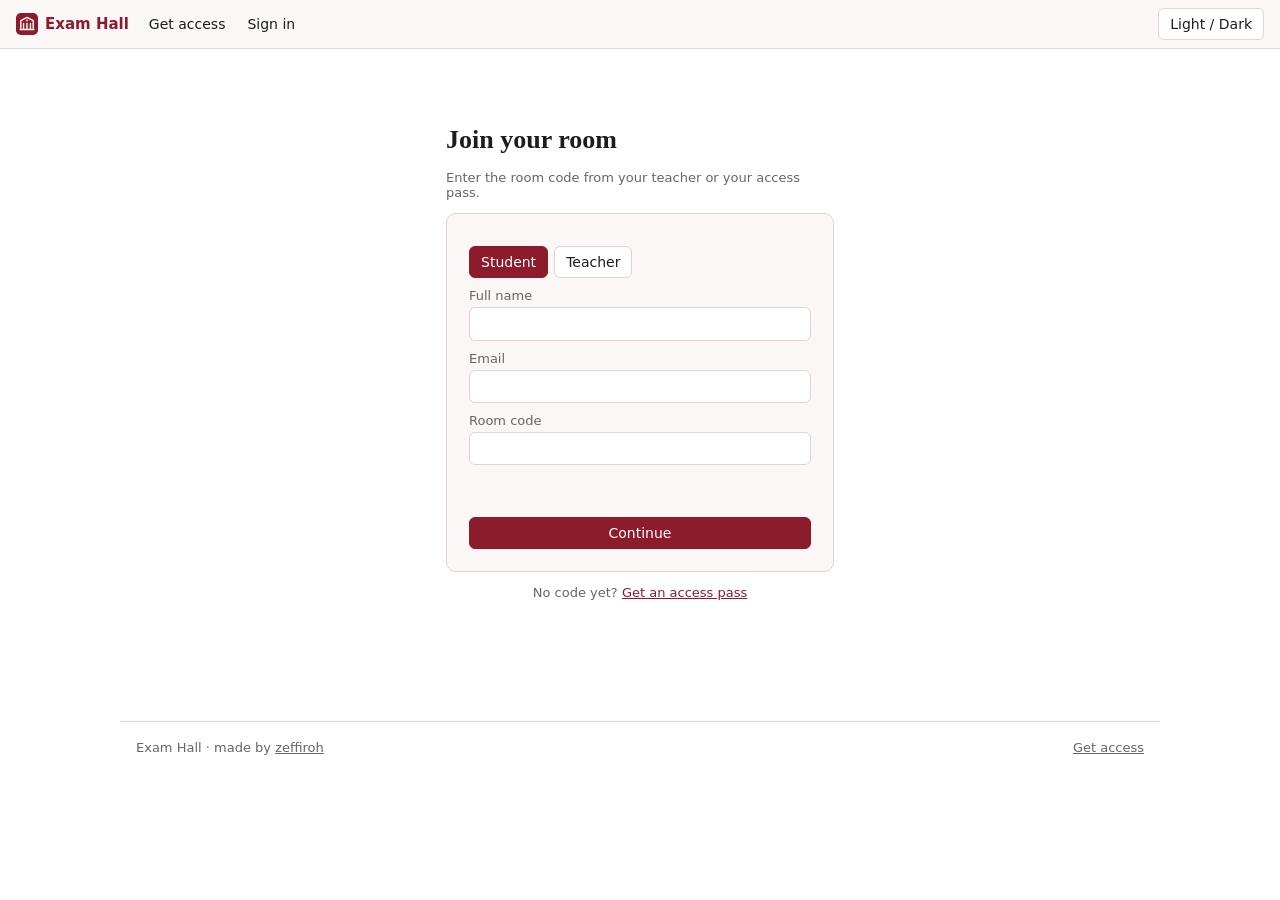
==== docs/index.html @ 7577aa62 "Exam Hall: Razorpay pass, Study DJ, progress reports, flashcard export, publish.py" ====
<!DOCTYPE html>
<html lang="en">
<head>
<meta charset="utf-8">
<meta name="viewport" content="width=device-width,initial-scale=1">
<link rel="icon" href="assets/icon.svg" type="image/svg+xml">
<title>Sign in · Exam Hall</title>
<link rel="stylesheet" href="css/app.css">
</head>
<body>
<main class="signin">
  <h1>Join your room</h1>
  <p class="mut">Enter the room code from your teacher or your access pass.</p>
  <div class="card">
    <div class="tabs" role="tablist"><button id="tS" class="on" role="tab">Student</button><button id="tT" role="tab">Teacher</button></div>
    <form id="f" novalidate>
      <div id="fs">
        <label class="field">Full name<input id="nm" autocomplete="name" required></label>
        <label class="field">Email<input id="em" type="email" autocomplete="email" required></label>
        <label class="field">Room code<input id="cd" autocomplete="off" autocapitalize="off" spellcheck="false" required></label>
      </div>
      <div id="ft" hidden>
        <label class="field">Teacher password<input id="pw" type="password" autocomplete="current-password"></label>
      </div>
      <p class="err" id="er" role="alert"></p>
      <button class="pri" id="go" style="width:100%;justify-content:center">Continue</button>
    </form>
  </div>
  <p class="mut" style="text-align:center">No code yet? <a href="pass.html">Get an access pass</a></p>
</main>
<script src="js/config.js"></script>
<script type="module">
import { $, el, topbar, user, setUser, S, teacherConnFor, teacherSql } from './js/core.js';
topbar();
const u = user();
if (u && u.role === 'student' && u.code) location.href = 'student.html';
if (u && u.role === 'teacher' && sessionStorage.apc) location.href = 'dashboard.html';
let role = 'student';
const pick = r => { role = r; $('#fs').hidden = r !== 'student'; $('#ft').hidden = r !== 'teacher'; $('#tS').classList.toggle('on', r === 'student'); $('#tT').classList.toggle('on', r === 'teacher'); $('#er').textContent = ''; };
$('#tS').onclick = () => pick('student');
$('#tT').onclick = () => pick('teacher');
const q = new URLSearchParams(location.search);
if (q.get('room')) $('#cd').value = q.get('room');
if (q.has('teacher')) pick('teacher');
$('#f').onsubmit = async e => {
  e.preventDefault();
  const go = $('#go'); go.disabled = true; $('#er').textContent = '';
  try {
    if (role === 'teacher') {
      const pw = $('#pw').value;
      if (!pw) throw new Error('Enter the teacher password.');
      sessionStorage.apc = teacherConnFor(pw);
      try { const t = await teacherSql(); await t`select 1 from exam.rooms limit 1`; }
      catch (x) { sessionStorage.removeItem('apc'); throw new Error(/password/i.test(x.message) ? 'Wrong teacher password.' : x.message); }
      setUser({ role: 'teacher' });
      location.href = 'dashboard.html';
    } else {
      const name = $('#nm').value.trim(), email = $('#em').value.trim().toLowerCase(), code = $('#cd').value.trim();
      if (!name) throw new Error('Enter your full name.');
      if (!/^\S+@\S+\.\S+$/.test(email)) throw new Error('Enter a valid email address.');
      if (!code) throw new Error('Enter the room code.');
      const r = await S.join(code);
      setUser({ role: 'student', name, email, code, room: r.room.title });
      location.href = 'student.html';
    }
  } catch (x) { $('#er').textContent = /room code/i.test(x.message) ? 'That room code was not found.' : x.message; go.disabled = false; }
};
</script>
</body>
</html>
---- docs/css/app.css ----
:root{--bg:#fff;--pn:#fbf7f7;--pn2:#f4eded;--ink:#1d1d1f;--mut:#666;--ln:#e2d4d6;--mar:#8c1c2b;--mar-ink:#fff;--ok:#1d7a46;--bad:#b3261e;--hl:#ffe36e;--shadow:0 6px 24px rgba(0,0,0,.12);--r:8px;color-scheme:light}
html[data-t=dark]{--bg:#17120f;--pn:#211a19;--pn2:#2a2120;--ink:#f1ebe8;--mut:#a89c98;--ln:#3a2c2d;--mar:#e0707e;--mar-ink:#17120f;--ok:#5fd08e;--bad:#ff8a80;--hl:#6b5a10;--shadow:0 6px 24px rgba(0,0,0,.5);color-scheme:dark}
*{box-sizing:border-box}
html,body{margin:0}
body{background:var(--bg);color:var(--ink);font:15px/1.55 Georgia,"Times New Roman",serif}
a{color:var(--mar)}
button,.btn,select,input,textarea{font:14px/1.3 system-ui,sans-serif;background:var(--bg);color:var(--ink);border:1px solid var(--ln);border-radius:6px;padding:6px 11px}
button,.btn{cursor:pointer;text-decoration:none;display:inline-flex;align-items:center;gap:6px}
button:hover,.btn:hover{border-color:var(--mar)}
button:focus-visible,.btn:focus-visible,input:focus-visible,select:focus-visible,textarea:focus-visible,[tabindex]:focus-visible{outline:2px solid var(--mar);outline-offset:1px}
button:disabled{opacity:.5;cursor:not-allowed}
.pri{background:var(--mar);color:var(--mar-ink);border-color:var(--mar)}
.pri:hover{filter:brightness(1.08)}
.danger{color:var(--bad);border-color:var(--bad)}
.on{background:var(--mar);color:var(--mar-ink);border-color:var(--mar)}
[hidden]{display:none!important}
header.top{display:flex;gap:10px;align-items:center;padding:8px 16px;background:var(--pn);border-bottom:1px solid var(--ln);font:14px system-ui,sans-serif;position:sticky;top:0;z-index:10}
header.top b{color:var(--mar);font-size:15px}
header.top nav{display:flex;gap:2px}
header.top nav a{color:var(--ink);text-decoration:none;padding:5px 10px;border-radius:6px}
header.top nav a:hover{background:var(--pn2)}
header.top nav a.cur{background:var(--pn2);color:var(--mar);font-weight:600}
.sp{flex:1}
main{max-width:1040px;margin:0 auto;padding:22px 16px 60px}
h1,h2,h3{font-weight:700;line-height:1.25}
h1{font-size:26px;margin:.2em 0 .4em}h2{font-size:21px;margin:1.3em 0 .5em}h3{font-size:17px;margin:1em 0 .4em}
.mut{color:var(--mut);font:13px system-ui,sans-serif}
.ok{color:var(--ok)}.bad{color:var(--bad)}
.card{border:1px solid var(--ln);border-radius:10px;padding:14px 16px;margin:12px 0;background:var(--pn)}
.grid{display:grid;grid-template-columns:repeat(auto-fill,minmax(290px,1fr));gap:14px}
.grid .card{margin:0;display:flex;flex-direction:column;gap:8px}
.chip{display:inline-block;font:12px system-ui,sans-serif;border:1px solid var(--ln);border-radius:20px;padding:1px 9px;color:var(--mut);background:var(--bg)}
table{border-collapse:collapse;width:100%;font:14px system-ui,sans-serif}
td,th{border:1px solid var(--ln);padding:6px 9px;text-align:left;vertical-align:top}
th{background:var(--pn);font-weight:600}
tr.c{cursor:pointer}tr.c:hover{background:var(--pn)}
.tabs{display:flex;gap:6px;flex-wrap:wrap;margin:10px 0}
.field{display:flex;flex-direction:column;gap:4px;margin:10px 0;font:13px system-ui,sans-serif;color:var(--mut)}
.field input,.field select,.field textarea{width:100%;color:var(--ink);font-size:15px}
.row{display:flex;gap:10px;align-items:center;flex-wrap:wrap}
.bar{height:10px;background:var(--mar);border-radius:5px}
.err{color:var(--bad);font:14px system-ui,sans-serif;min-height:1.4em}
.signin{max-width:420px;margin:48px auto}
.signin .card{padding:22px}
.toast{position:fixed;left:50%;top:60px;transform:translateX(-50%);background:var(--mar);color:var(--mar-ink);padding:9px 18px;border-radius:8px;z-index:90;font:600 14px system-ui,sans-serif;box-shadow:var(--shadow)}
.modal{position:fixed;inset:0;background:rgba(0,0,0,.5);display:flex;align-items:center;justify-content:center;z-index:100;padding:16px}
.modal>div{background:var(--bg);border:1px solid var(--ln);border-radius:12px;padding:20px 22px;max-width:480px;width:100%;box-shadow:var(--shadow)}
.modal .row{justify-content:flex-end;margin-top:14px}
mark{background:var(--hl);color:inherit}
.katex{font-size:1.06em}
.katex-display{margin:.6em 0;overflow-x:auto;overflow-y:hidden}
pre.src{white-space:pre-wrap;word-break:break-word;background:var(--pn);border:1px solid var(--ln);border-radius:6px;padding:8px;font:13px ui-monospace,Consolas,monospace}

body.exam{height:100dvh;overflow:hidden;display:flex;flex-direction:column}
.xh,.xf{display:flex;gap:8px;align-items:center;padding:6px 10px;background:var(--pn);font:13px system-ui,sans-serif;flex-wrap:nowrap;overflow-x:auto;white-space:nowrap}
.xh{border-bottom:1px solid var(--ln)}
.xf{border-top:1px solid var(--ln)}
.xh button,.xf button{padding:4px 10px}
#tm{margin-left:auto;font-weight:700;color:var(--mar);font-variant-numeric:tabular-nums}
#app{flex:1;display:grid;grid-template-columns:1fr 1fr;min-height:0}
#app.one{grid-template-columns:minmax(0,820px);justify-content:center}
#app.one #L{display:none}
#app section{overflow:auto;padding:14px 20px;min-height:0}
#L{background:var(--pn);border-right:1px solid var(--ln)}
.fig{background:var(--bg);border:1px solid var(--ln);border-radius:8px;padding:8px;margin:10px 0}
.fig svg{max-width:100%;height:auto;color:var(--ink)}
.fig canvas{max-width:100%;height:auto}
.cap{font:12px/1.4 system-ui,sans-serif;color:var(--mut);margin-top:4px}
.stim table,.fig table{font:13px system-ui,sans-serif;width:auto}
.op{display:block;border:1px solid var(--ln);border-radius:8px;padding:9px 12px;margin:7px 0;cursor:pointer}
.op:hover{border-color:var(--mar)}
.op:has(input:checked){border-color:var(--mar);background:var(--pn)}
.op input{margin-right:8px}
.sub{border:1px solid var(--ln);border-radius:10px;padding:10px 12px;margin:12px 0}
.sub .lab{margin-bottom:8px}
.pts{float:right;font:12px system-ui,sans-serif;color:var(--mut)}
.tb{display:flex;gap:4px;margin:4px 0;flex-wrap:wrap}
.tb button{padding:3px 9px;min-width:30px;justify-content:center}
.ed{min-height:96px;border:1px solid var(--ln);border-radius:6px;padding:8px;background:var(--bg);outline:0}
.ed:focus{border-color:var(--mar)}
.pad,.cv{border:1px dashed var(--mar);border-radius:6px;background:#fff;touch-action:none;max-width:100%;display:block;cursor:crosshair}
.single{width:100%;font-size:16px;padding:8px 11px}
.mathbox{width:100%;min-height:120px;resize:vertical;font:15px/1.5 ui-monospace,Consolas,monospace}
.mprev{min-height:54px;border:1px solid var(--ln);border-radius:6px;padding:8px 12px;background:var(--pn);margin-top:6px;overflow-x:auto}
.mprev:empty::before{content:"Preview appears here";color:var(--mut);font:13px system-ui,sans-serif}
.pal{display:flex;gap:4px;flex-wrap:wrap;margin:4px 0}
.pal button{padding:3px 8px;min-width:32px;justify-content:center;font-size:15px}
.tools{display:flex;gap:4px;flex-wrap:wrap;margin:4px 0;align-items:center}
.tools .sep{width:1px;align-self:stretch;background:var(--ln);margin:0 3px}
.tools button.on{background:var(--mar);color:var(--mar-ink)}
.hint{font:12px system-ui,sans-serif;color:var(--mut);margin:3px 0}
.pop{position:fixed;right:12px;top:48px;width:260px;background:var(--pn);border:1px solid var(--mar);border-radius:10px;padding:10px;z-index:20;font:13px system-ui,sans-serif;box-shadow:var(--shadow)}
.pop textarea{width:100%;height:220px}
#cd{width:100%;font:16px ui-monospace,Consolas,monospace;margin-bottom:4px}
.kp{display:grid;grid-template-columns:repeat(5,1fr);gap:4px}
.kp button{justify-content:center;padding:7px 0}
#cres{font:600 16px ui-monospace,Consolas,monospace;margin:4px 0;min-height:1.3em}
#gc{background:#fff;border:1px solid var(--ln);width:100%;touch-action:none;margin-top:6px}
.ge{width:100%;margin:2px 0;font:14px ui-monospace,Consolas,monospace}
#hb{position:fixed;z-index:30;display:flex;gap:3px;background:var(--pn);border:1px solid var(--mar);border-radius:6px;padding:3px;box-shadow:var(--shadow)}
.ov{position:fixed;inset:0;background:var(--bg);z-index:60;overflow:auto;padding:28px 18px;display:flex;flex-direction:column;align-items:center}
.ov>div{max-width:720px;width:100%}
.nv{position:fixed;left:0;right:0;bottom:46px;max-height:55%;overflow:auto;background:var(--pn);border-top:2px solid var(--mar);z-index:25;padding:10px 16px;box-shadow:var(--shadow)}
.nv h4{margin:8px 0 5px;font:600 13px system-ui,sans-serif}
.gp{display:flex;flex-wrap:wrap;gap:5px}
.gp button{min-width:38px;justify-content:center}
.gp button.done{background:var(--pn2);border-color:var(--mut)}
.gp button.cur{outline:2px solid var(--mar)}
.gp button.fl::after{content:"⚑";color:var(--bad);margin-left:2px}
.pillbar{display:flex;gap:6px}
.sw{display:flex;gap:10px;flex-wrap:wrap}
.rev .opt,.fc-face .opt{padding:7px 11px;border:1px solid var(--ln);border-radius:6px;margin:4px 0}
.rev .opt.cor,.fc-face .opt.cor{border-color:var(--ok);background:color-mix(in srgb,var(--ok) 14%,transparent)}
.rev .opt.wr,.fc-face .opt.wr{border-color:var(--bad);background:color-mix(in srgb,var(--bad) 14%,transparent)}
.ans{border:1px solid var(--ln);border-radius:6px;padding:8px 10px;background:var(--bg);margin:6px 0}
@media(max-width:800px){#app{grid-template-columns:1fr;grid-auto-rows:minmax(0,1fr)}#app.one{grid-template-columns:1fr}#L{border-right:0;border-bottom:1px solid var(--ln)}}
@media print{header.top,.xh,.xf{display:none}}

.act-head h1{margin-bottom:.15em}
.act-head p{margin:.2em 0}
.act-chips{gap:6px;margin:8px 0 14px}
.act-body{min-width:0}
.lv{display:grid;grid-template-columns:minmax(0,1fr) 320px;gap:16px;align-items:start}
.lv-main{min-width:0}
.lv-main>.card:first-child{margin-top:0}
.lv-title{margin:.1em 0 .4em;overflow-wrap:anywhere}
.lv-kicker{margin:0;text-transform:uppercase;letter-spacing:.06em;font-size:11px}
.lv-stage{position:relative;aspect-ratio:16/9;background:#000;border-radius:10px;overflow:hidden;border:1px solid var(--ln);outline:0}
.lv-stage.aud{aspect-ratio:auto;min-height:170px;background:var(--pn2)}
.lv-stage:fullscreen{border-radius:0;border:0}
.lv-media,.lv-media iframe,.lv-media video{position:absolute;inset:0;width:100%;height:100%;border:0;background:#000}
.lv-stage.aud .lv-media{background:transparent}
.lv-media audio{display:none}
.lv-shield{position:absolute;inset:0;z-index:2}
.lv-msg{position:absolute;inset:0;z-index:1;display:flex;align-items:center;justify-content:center;text-align:center;padding:16px;color:#e8e2df;background:#000;font:15px system-ui,sans-serif}
.lv-art{position:absolute;inset:0;z-index:1;display:flex;flex-direction:column;align-items:center;justify-content:center;gap:2px;padding:16px;text-align:center;font:15px system-ui,sans-serif;overflow-wrap:anywhere}
.lv-note{font-size:44px;line-height:1;color:var(--mar)}
.lv-join{position:absolute;inset:0;z-index:4;width:100%;display:flex;flex-direction:column;align-items:center;justify-content:center;gap:6px;border:0;border-radius:0;background:rgba(0,0,0,.62);color:#fff;font:600 17px system-ui,sans-serif;padding:16px;text-align:center}
.lv-join:hover{background:rgba(0,0,0,.5)}
.lv-join:focus-visible{outline:3px solid var(--hl);outline-offset:-3px}
.lv-play{width:60px;height:60px;border-radius:50%;background:var(--mar);color:var(--mar-ink);display:flex;align-items:center;justify-content:center;font-size:24px;padding-left:4px}
.lv-sub{font:400 13px system-ui,sans-serif;opacity:.85}
.lv-float{position:absolute;inset:0;pointer-events:none;z-index:3;overflow:hidden}
.lv-float span{position:absolute;bottom:10px;font-size:30px;animation:lv-up 2.6s ease-out forwards}
@keyframes lv-up{from{transform:translateY(0) scale(.8);opacity:1}to{transform:translateY(-200px) scale(1.15);opacity:0}}
@keyframes lv-fade{from{opacity:1}to{opacity:0}}
@media(prefers-reduced-motion:reduce){.lv-float span{animation-name:lv-fade}}
.lv-ctl{display:flex;gap:8px;align-items:center;flex-wrap:wrap;margin:10px 0;font:14px system-ui,sans-serif}
.lv-time{font:13px system-ui,sans-serif;color:var(--mut);font-variant-numeric:tabular-nums;white-space:nowrap}
.lv input[type=range]{padding:0;border:0;background:none;accent-color:var(--mar);min-height:24px}
.lv-seek{flex:1;min-width:140px}
.lv-volw{display:inline-flex;gap:6px;align-items:center}
.lv-vol{width:110px}
.lv-check{display:inline-flex;gap:6px;align-items:center;font:14px system-ui,sans-serif;cursor:pointer}
.lv-check input{width:18px;height:18px;accent-color:var(--mar);margin:0}
.lv-stat.ok{border-color:var(--ok)}
.lv-stat.bad{border-color:var(--bad)}
.lv-prog{flex:1;min-width:120px;height:6px;background:var(--pn2);border-radius:3px;overflow:hidden}
.lv-prog>i{display:block;height:100%;width:0;background:var(--mar);transition:width .4s linear}
.lv-load{display:flex;gap:8px;flex-wrap:wrap}
.lv-load input{flex:2 1 220px;min-width:0;font-size:15px}
.lv-load input+input{flex:1 1 140px}
.lv-reqform .field{margin:6px 0}
.lv-add summary{cursor:pointer;font:600 14px system-ui,sans-serif;margin-top:10px}
.lv-feed{position:sticky;top:56px;margin:0;display:flex;flex-direction:column;gap:8px}
.lv-feed h2{margin:0}
.lv-log{list-style:none;margin:0;padding:0 2px;height:360px;overflow-y:auto;display:flex;flex-direction:column;gap:6px;font:14px/1.4 system-ui,sans-serif}
.lv-log li{overflow-wrap:anywhere}
.lv-log li.sys{color:var(--mut);font-size:13px}
.lv-react{display:flex;gap:4px;flex-wrap:wrap}
.lv-react button{font-size:18px;padding:3px 8px;min-width:40px;min-height:36px;justify-content:center}
.lv-say{display:flex;gap:6px}
.lv-say input{flex:1;min-width:0;font-size:15px}
.lv-q{list-style:none;margin:6px 0 0;padding:0;font:14px system-ui,sans-serif}
.lv-q li{display:flex;gap:8px;align-items:center;flex-wrap:wrap;padding:8px 0;border-top:1px solid var(--ln)}
.lv-q li:first-child{border-top:0}
.lv-q .t{flex:1 1 160px;min-width:0;overflow-wrap:anywhere}
.lv-q .chip{margin-left:6px}
.lv-n{min-width:22px;text-align:right;color:var(--mut);font-variant-numeric:tabular-nums}
.lv-acts{display:inline-flex;gap:4px;flex-wrap:wrap}
.lv-acts button{min-width:36px;min-height:34px;justify-content:center}
@media(max-width:860px){.lv{grid-template-columns:1fr}.lv-feed{position:static}.lv-log{height:240px}}
@media(max-width:420px){.lv-vol{width:90px}.lv-ctl{gap:6px}.lv-play{width:50px;height:50px}}
.toolbar{position:sticky;top:-14px;z-index:3;background:var(--bg);padding:6px 0 2px;margin:0 -2px;box-shadow:0 6px 8px -8px rgba(0,0,0,.4)}
.toolbar .tools{margin:2px 0}
.pg-hero{font:700 34px/1.1 system-ui,sans-serif;color:var(--ink);font-variant-numeric:tabular-nums}
.pg-spark{display:block;overflow:visible;max-width:100%}
.pg-spark .pg-line{fill:none;stroke:var(--mar);stroke-width:2;stroke-linejoin:round;stroke-linecap:round}
.pg-spark .pg-dot{fill:var(--mar);stroke:var(--pn);stroke-width:2}
.pg-spark .pg-last{r:4}
.pg-spark .pg-mid{stroke:var(--ln);stroke-width:1;stroke-dasharray:2 3}
.pg-spark .pg-hit{fill:transparent;cursor:pointer}
.pg-delta{font:13px system-ui,sans-serif;color:var(--mut)}
.pg-delta.up{color:var(--ok)}.pg-delta.down{color:var(--bad)}
.pg-table td{vertical-align:middle}
.pg-barcell{display:flex;align-items:center;gap:8px;min-width:180px}
.pg-bar{flex:1;height:10px;background:var(--pn2);border-radius:5px;overflow:hidden}
.pg-fill{height:100%;background:var(--mar);border-radius:5px}
.pg-val{font:600 13px system-ui,sans-serif;width:42px;text-align:right;font-variant-numeric:tabular-nums}
.pg-tip{position:fixed;z-index:200;background:var(--bg);color:var(--ink);border:1px solid var(--ln);border-radius:6px;padding:6px 9px;font:12px system-ui,sans-serif;box-shadow:var(--shadow);pointer-events:none}
.fc-stage{outline:0;border-radius:10px}
.fc-stage:focus-visible{outline:2px solid var(--mar);outline-offset:3px}
.fc-face{border:1px solid var(--ln);border-radius:10px;padding:14px 16px;background:var(--bg);min-height:220px;cursor:pointer;display:flex;flex-direction:column;gap:8px}
.fc-face.back{border-color:var(--mar)}
.fc-face .opt{cursor:pointer}
.fc-why{border-top:1px solid var(--ln);padding-top:8px}
.chip.ok{color:var(--ok);border-color:var(--ok)}

header.top .brand{display:inline-flex;align-items:center;gap:7px;text-decoration:none}
footer.site{display:flex;gap:14px;align-items:center;flex-wrap:wrap;max-width:1040px;margin:0 auto;padding:18px 16px 28px;border-top:1px solid var(--ln);font:13px system-ui,sans-serif;color:var(--mut)}
footer.site a{color:var(--mut)}footer.site a:hover{color:var(--mar)}

.kick{margin:0;font:600 12px system-ui,sans-serif;letter-spacing:.08em;text-transform:uppercase;color:var(--mar)}
.btn.big,button.big{padding:10px 18px;font-size:15px;font-weight:600}
.btn.off{opacity:.5;pointer-events:none}
.store .hero{display:grid;grid-template-columns:minmax(0,1fr) auto;gap:28px;align-items:center;padding:30px 0 10px}
.store .hero h1{font-size:clamp(30px,5vw,46px);margin:.2em 0 .3em;line-height:1.1}
.store .lede{font-size:18px;max-width:600px;margin:0 0 18px}
.hero-mark{width:150px;height:150px;border-radius:30px;box-shadow:var(--shadow)}
.stats{display:flex;gap:28px;margin-top:22px;font:13px system-ui,sans-serif;color:var(--mut)}
.stats div{display:flex;flex-direction:column}.stats b{font:700 26px Georgia,serif;color:var(--ink)}
.feats{display:grid;grid-template-columns:repeat(auto-fill,minmax(230px,1fr));gap:12px;margin:26px 0}
.feats div{border:1px solid var(--ln);border-radius:10px;padding:13px 15px;background:var(--pn);display:flex;flex-direction:column;gap:4px}
.feats span{font:13.5px/1.45 system-ui,sans-serif;color:var(--mut)}
.ex h3{margin:2px 0 0}.ex p{margin:0}.exi{font-size:26px}
.ex .facts{font:13px system-ui,sans-serif;gap:6px 14px}.ex .units{display:flex;flex-wrap:wrap;gap:5px}
.price{display:grid;grid-template-columns:minmax(0,1fr) minmax(0,300px);gap:20px;align-items:center;margin:34px 0;padding:22px 24px;border-color:var(--mar)}
.price .amt{font:700 44px Georgia,serif;margin:4px 0 0}.price ul{margin:10px 0 0;padding-left:20px}
.buybox{display:flex;flex-direction:column;gap:6px}.buybox .btn{justify-content:center}
.unlock .code{display:flex;gap:8px;align-items:center;margin:14px 0}
.unlock .code code{flex:1;font:700 26px ui-monospace,Consolas,monospace;letter-spacing:.06em;padding:10px 14px;border:2px dashed var(--mar);border-radius:8px;text-align:center;background:var(--bg);overflow-wrap:anywhere}
@media(max-width:700px){.store .hero,.price{grid-template-columns:1fr}.hero-mark{display:none}}

.dj-card{padding:10px}
.dj-stage{aspect-ratio:16/7;min-height:230px;background:radial-gradient(ellipse at 50% 120%,color-mix(in srgb,var(--mar) 28%,transparent),transparent 70%),var(--pn2)}
html[data-t=dark] .dj-stage{background:radial-gradient(ellipse at 50% 120%,color-mix(in srgb,var(--mar) 30%,transparent),transparent 70%),#0d0a09}
.dj-viz{position:absolute;inset:0;width:100%;height:100%;display:block}
.dj-stage .lv-media{inset:auto;right:10px;top:10px;width:176px;height:99px;border-radius:8px;overflow:hidden;z-index:2;background:transparent}
.dj-stage:not(.yt) .lv-media{display:none}
.dj-meta{position:absolute;left:14px;top:14px;right:200px;z-index:2;display:flex;gap:12px;align-items:center;font:14px system-ui,sans-serif}
.dj-stage:not(.yt) .dj-meta{right:14px}
.dj-txt{display:flex;flex-direction:column;gap:2px;min-width:0;align-items:flex-start}
.dj-now{font:700 19px Georgia,serif;overflow:hidden;text-overflow:ellipsis;white-space:nowrap;max-width:100%}
.dj-by{color:var(--mut);font-size:13px;overflow:hidden;text-overflow:ellipsis;white-space:nowrap;max-width:100%}
.dj-cover,.dj-th{position:relative;flex:none;display:inline-flex;align-items:center;justify-content:center;border-radius:8px;overflow:hidden;background:color-mix(in srgb,var(--mar) 18%,var(--bg));color:var(--mar);font-size:20px}
.dj-cover{width:64px;height:64px;box-shadow:var(--shadow);font-size:28px}
.dj-th{width:38px;height:38px}
.dj-cover img,.dj-th img{position:absolute;inset:0;width:100%;height:100%;object-fit:cover}
.dj-modes{position:absolute;right:10px;bottom:10px;z-index:3;display:flex;gap:4px}
.dj-modes button{padding:3px 9px;font-size:12px;background:color-mix(in srgb,var(--bg) 80%,transparent)}
.dj-modes button.on{background:var(--mar)}
.chip.live{color:#fff;background:var(--bad);border-color:var(--bad);font-weight:600}
.lv-prog.live i{background:repeating-linear-gradient(90deg,var(--mar) 0 10px,color-mix(in srgb,var(--mar) 55%,transparent) 10px 20px)}
.dj-find{display:flex;flex-direction:column;gap:8px}
.dj-src{display:flex;gap:6px}
.dj-search{display:flex;gap:6px}.dj-search input{flex:1;font-size:15px}
.dj-moods{display:flex;gap:5px;flex-wrap:wrap}.dj-moods .chip{cursor:pointer;padding:3px 10px}.dj-moods .chip:hover{border-color:var(--mar);color:var(--mar)}
.dj-res{list-style:none;margin:0;padding:0;max-height:420px;overflow:auto;border:1px solid var(--ln);border-radius:8px;background:var(--bg)}
.dj-res>li{display:flex;gap:10px;align-items:center;padding:7px 10px;border-bottom:1px solid var(--ln);font:14px system-ui,sans-serif}
.dj-res>li .t{flex:1;min-width:0;display:flex;flex-direction:column}
.dj-res>li .t b,.dj-res>li .t span{overflow:hidden;text-overflow:ellipsis;white-space:nowrap}
.dj-tracks{margin:0;padding:4px 10px 8px 58px;background:var(--pn);border-bottom:1px solid var(--ln);font:13.5px system-ui,sans-serif}
.dj-tracks li{display:flex;gap:8px;align-items:center;padding:3px 0}.dj-tracks .t{flex:1;min-width:0}
.lv-q li .dj-th{width:32px;height:32px;font-size:15px}
@media(max-width:600px){.dj-stage{aspect-ratio:4/3}.dj-stage .lv-media{width:128px;height:72px}.dj-meta{right:14px;top:auto;bottom:48px}.dj-now{font-size:16px}}

:root{--c1:#2a78d6;--c2:#eb6834;--c3:#1baf7a;--c4:#eda100;--c5:#e87ba4;--c-other:#a8a29e}
html[data-t=dark]{--c1:#3987e5;--c2:#d95926;--c3:#199e70;--c4:#c98500;--c5:#d55181;--c-other:#6b6560}
.pg-tabs{gap:6px;margin:4px 0 14px}.pg-tabs .btn{border-radius:20px}
.pg-sum{font-size:16px;line-height:1.6;border-left:4px solid var(--mar)}
.pg-kpis{display:grid;grid-template-columns:repeat(auto-fill,minmax(150px,1fr));gap:10px;margin:12px 0}
.pg-kpi{border:1px solid var(--ln);border-radius:10px;padding:10px 12px;background:var(--pn);display:flex;flex-direction:column;gap:2px;min-width:0}
.pg-kpi b{font:700 24px/1.15 system-ui,sans-serif;font-variant-numeric:tabular-nums}
.card .pg-kpis{margin:0}.card .pg-kpi{background:var(--bg)}
a.pg-tile{color:inherit;text-decoration:none}a.pg-tile:hover{border-color:var(--mar)}
.pg-two{display:grid;grid-template-columns:repeat(auto-fit,minmax(300px,1fr));gap:14px;margin:12px 0}.pg-two .card{margin:0}
.pg-line-chart,.pg-cols{width:100%;height:auto;display:block;overflow:visible}
.pg-grid{stroke:var(--ln);stroke-width:1;stroke-dasharray:2 4}.pg-axis{stroke:var(--mut);stroke-width:1}
.pg-tick{font:11px system-ui,sans-serif;fill:var(--mut)}.pg-lab{font:600 12px system-ui,sans-serif;fill:var(--ink)}
.pg-line-chart .pg-line{fill:none;stroke:var(--mar);stroke-width:2;stroke-linejoin:round;stroke-linecap:round}
.pg-area{fill:color-mix(in srgb,var(--mar) 10%,transparent)}
.pg-line-chart .pg-dot{fill:var(--mar);stroke:var(--pn);stroke-width:2}
.pg-hit{fill:transparent;cursor:pointer}
.pg-col{fill:var(--mar)}
.pg-donutw{display:flex;gap:18px;align-items:center;flex-wrap:wrap}
.pg-ring{fill:none;stroke:var(--pn2);stroke-width:20}
.pg-arc{cursor:pointer}.pg-arc:hover{stroke-width:24}
.pg-dc{font:700 24px system-ui,sans-serif;fill:var(--ink)}.pg-ds{font:11px system-ui,sans-serif;fill:var(--mut)}
.pg-legend{list-style:none;margin:0;padding:0;font:13px system-ui,sans-serif;display:flex;flex-direction:column;gap:5px;min-width:150px;flex:1}
.pg-legend li{display:flex;gap:8px;align-items:center}.pg-legend i{width:11px;height:11px;border-radius:3px;flex:none}
.pg-legend span{flex:1;color:var(--mut)}.pg-legend b{font-variant-numeric:tabular-nums}
.pg-heat{font:13px system-ui,sans-serif;border-collapse:separate;border-spacing:2px}
.pg-heat td,.pg-heat th{border:0;padding:5px 7px}.pg-heat th{background:none;color:var(--mut);font-weight:600;font-size:12px}.pg-heat th.c{text-align:center}
.pg-un{white-space:nowrap;font-weight:600}
.pg-cell{text-align:center;min-width:40px;border-radius:4px;font-variant-numeric:tabular-nums;color:var(--ink);cursor:default}
.pg-cell.dark{color:var(--mar-ink)}.pg-cell.none{background:repeating-linear-gradient(45deg,var(--pn2) 0 3px,transparent 3px 6px)}
.pg-ch{font-weight:700;text-align:right;font-variant-numeric:tabular-nums}
.pg-scale{display:flex;gap:8px;align-items:center;font:11px system-ui,sans-serif;color:var(--mut);margin-top:8px}
.pg-scale i{width:140px;height:8px;border-radius:4px;background:linear-gradient(90deg,color-mix(in srgb,var(--mar) 12%,var(--bg)),var(--mar))}
.pg-hbars{display:flex;flex-direction:column;gap:7px;font:13px system-ui,sans-serif}
.pg-hrow{display:grid;grid-template-columns:minmax(90px,38%) 1fr 44px;gap:10px;align-items:center}
.pg-hl{overflow:hidden;text-overflow:ellipsis;white-space:nowrap}
.pg-heat{width:auto}
.pg-legend{flex:0 1 240px}
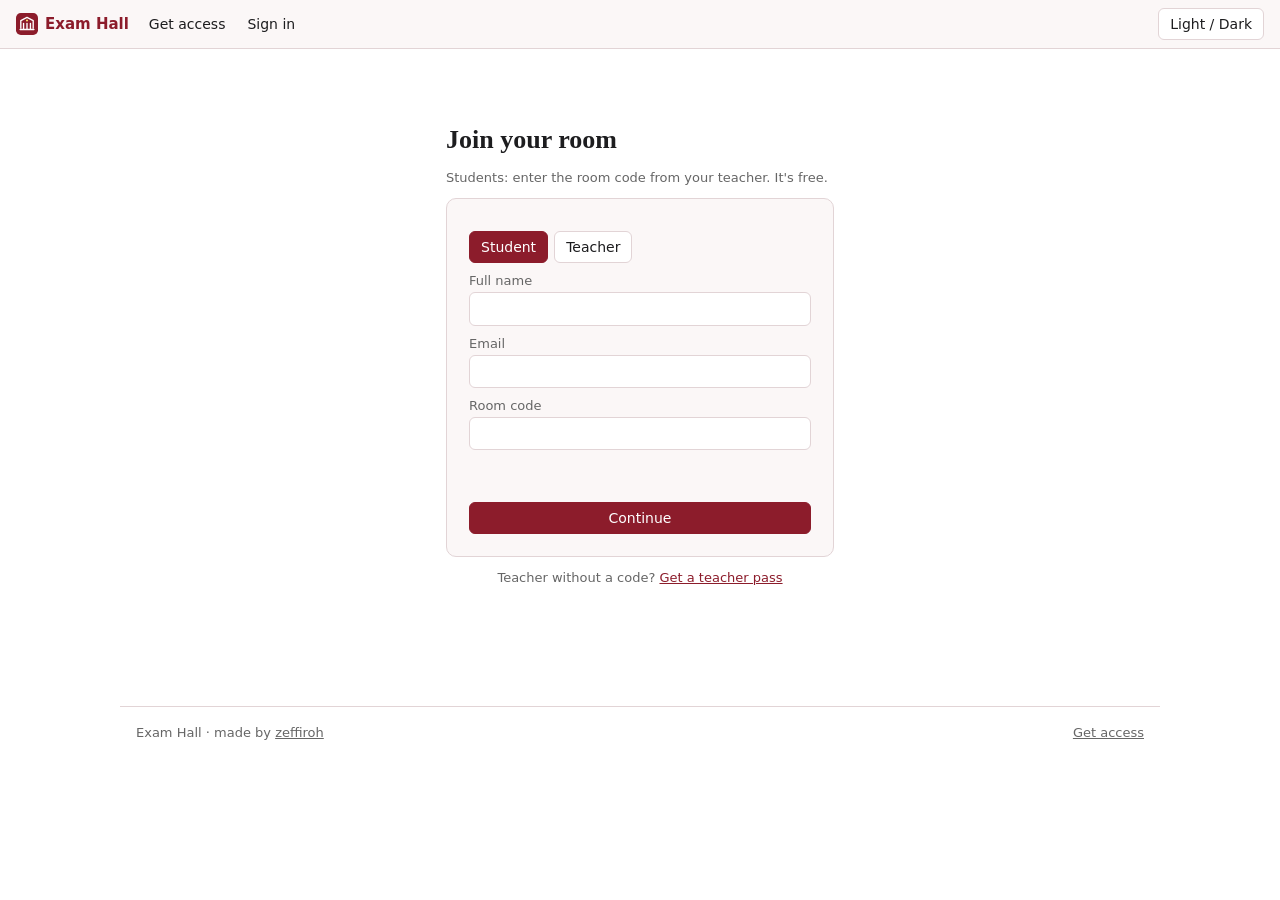
==== commit 2913226c: "Teacher access codes with owned rooms, shared exam library and room copying" ====
--- a/docs/index.html
+++ b/docs/index.html
@@ -10,7 +10,7 @@
 <body>
 <main class="signin">
   <h1>Join your room</h1>
-  <p class="mut">Enter the room code from your teacher or your access pass.</p>
+  <p class="mut">Students: enter the room code from your teacher. It's free.</p>
   <div class="card">
     <div class="tabs" role="tablist"><button id="tS" class="on" role="tab">Student</button><button id="tT" role="tab">Teacher</button></div>
     <form id="f" novalidate>
@@ -20,21 +20,22 @@
         <label class="field">Room code<input id="cd" autocomplete="off" autocapitalize="off" spellcheck="false" required></label>
       </div>
       <div id="ft" hidden>
-        <label class="field">Teacher password<input id="pw" type="password" autocomplete="current-password"></label>
+        <label class="field">Teacher access code<input id="pw" type="password" autocomplete="current-password" placeholder="XXXX-XXXX-XXXX"></label>
+        <p class="mut" style="margin:0">The code you got after buying a teacher pass.</p>
       </div>
       <p class="err" id="er" role="alert"></p>
       <button class="pri" id="go" style="width:100%;justify-content:center">Continue</button>
     </form>
   </div>
-  <p class="mut" style="text-align:center">No code yet? <a href="pass.html">Get an access pass</a></p>
+  <p class="mut" style="text-align:center">Teacher without a code? <a href="pass.html">Get a teacher pass</a></p>
 </main>
 <script src="js/config.js"></script>
 <script type="module">
-import { $, el, topbar, user, setUser, S, teacherConnFor, teacherSql } from './js/core.js';
+import { $, el, topbar, user, setUser, S, T, teacherConnFor, teacherSql } from './js/core.js';
 topbar();
 const u = user();
 if (u && u.role === 'student' && u.code) location.href = 'student.html';
-if (u && u.role === 'teacher' && sessionStorage.apc) location.href = 'dashboard.html';
+if (u && u.role === 'teacher' && (u.key || sessionStorage.apc)) location.href = 'dashboard.html';
 let role = 'student';
 const pick = r => { role = r; $('#fs').hidden = r !== 'student'; $('#ft').hidden = r !== 'teacher'; $('#tS').classList.toggle('on', r === 'student'); $('#tT').classList.toggle('on', r === 'teacher'); $('#er').textContent = ''; };
 $('#tS').onclick = () => pick('student');
@@ -47,12 +48,20 @@
   const go = $('#go'); go.disabled = true; $('#er').textContent = '';
   try {
     if (role === 'teacher') {
-      const pw = $('#pw').value;
-      if (!pw) throw new Error('Enter the teacher password.');
-      sessionStorage.apc = teacherConnFor(pw);
-      try { const t = await teacherSql(); await t`select 1 from exam.rooms limit 1`; }
-      catch (x) { sessionStorage.removeItem('apc'); throw new Error(/password/i.test(x.message) ? 'Wrong teacher password.' : x.message); }
-      setUser({ role: 'teacher' });
+      const pw = $('#pw').value.trim();
+      if (!pw) throw new Error('Enter your teacher access code.');
+      sessionStorage.removeItem('apc');
+      if (/^[A-Z0-9]{4}-[A-Z0-9]{4}-[A-Z0-9]{4}$/i.test(pw)) {
+        const key = pw.toUpperCase();
+        setUser({ role: 'teacher', key });
+        try { await T('login'); }
+        catch (x) { localStorage.removeItem('apu'); throw new Error(/access code/i.test(x.message) ? 'That access code was not found or was revoked.' : x.message); }
+      } else {
+        sessionStorage.apc = teacherConnFor($('#pw').value);
+        try { const t = await teacherSql(); await t`select 1 from exam.rooms limit 1`; }
+        catch (x) { sessionStorage.removeItem('apc'); throw new Error(/password/i.test(x.message) ? 'That access code was not found.' : x.message); }
+        setUser({ role: 'teacher' });
+      }
       location.href = 'dashboard.html';
     } else {
       const name = $('#nm').value.trim(), email = $('#em').value.trim().toLowerCase(), code = $('#cd').value.trim();
